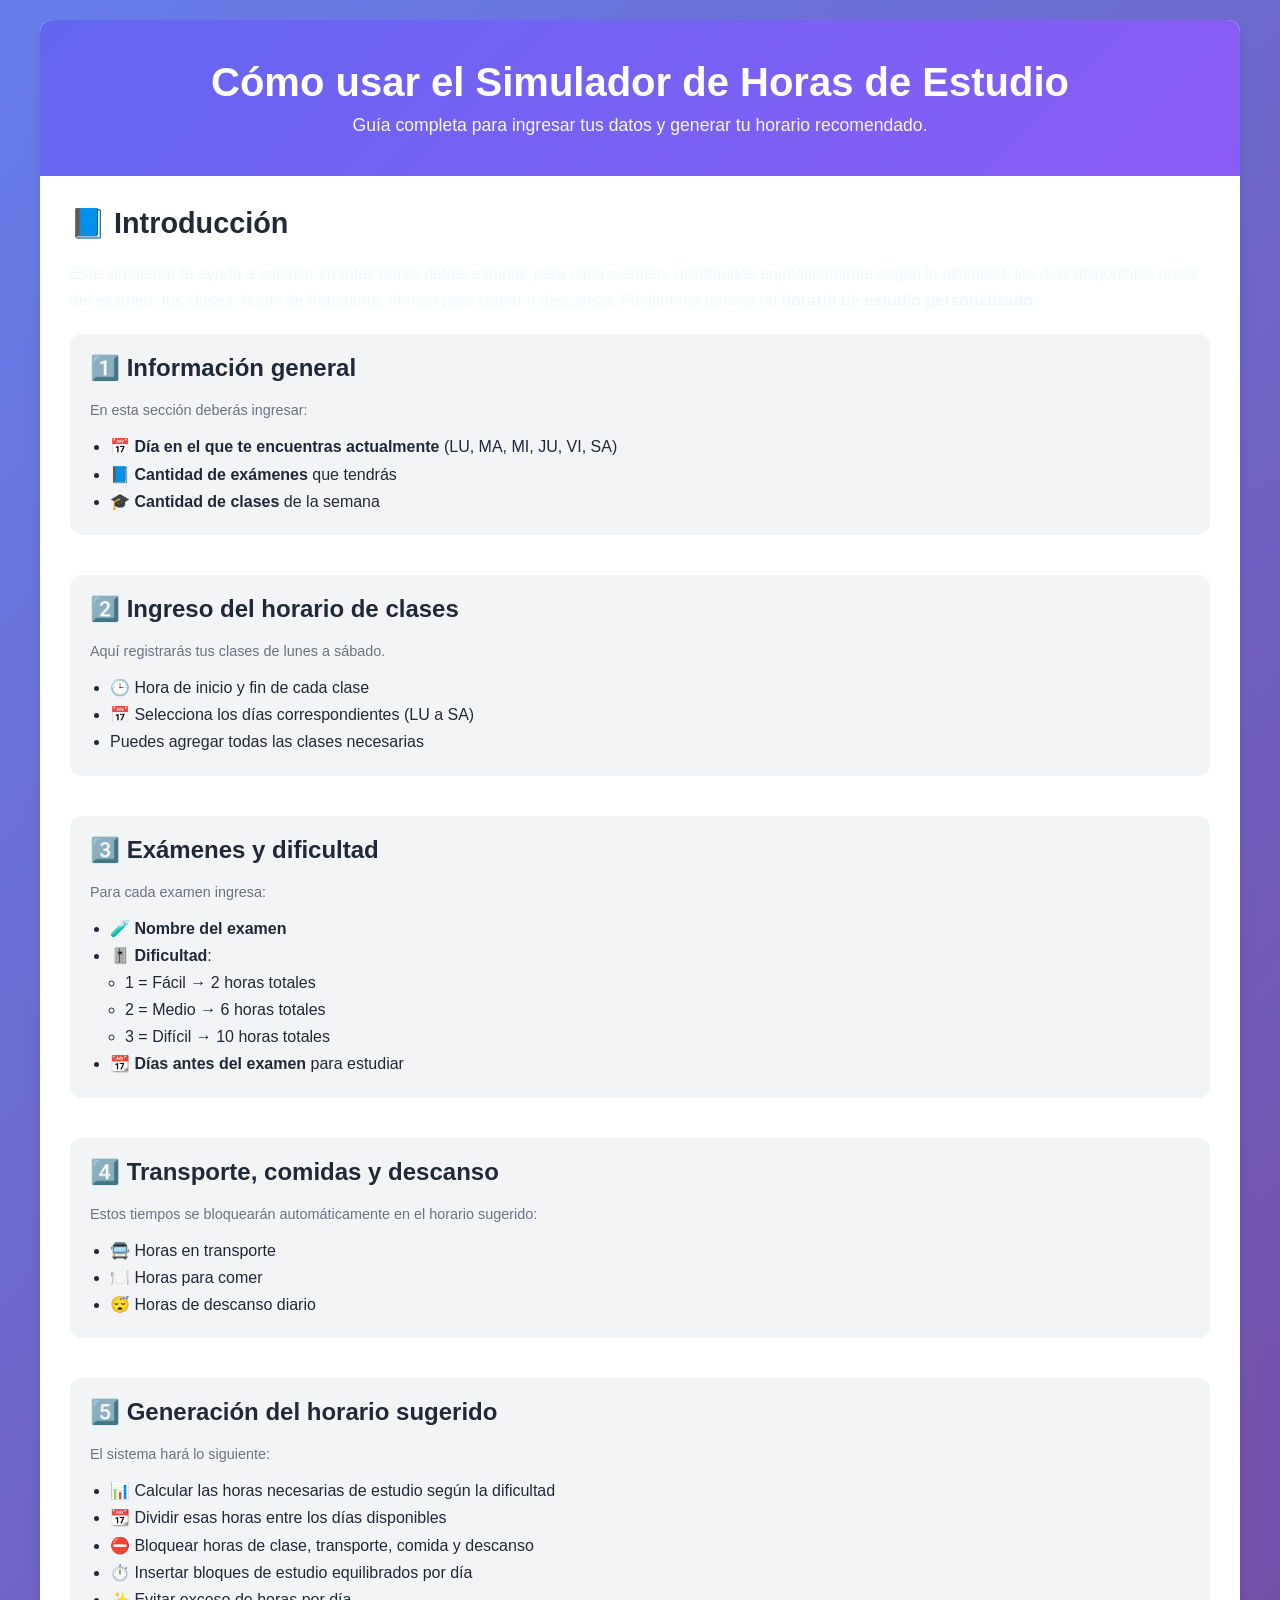
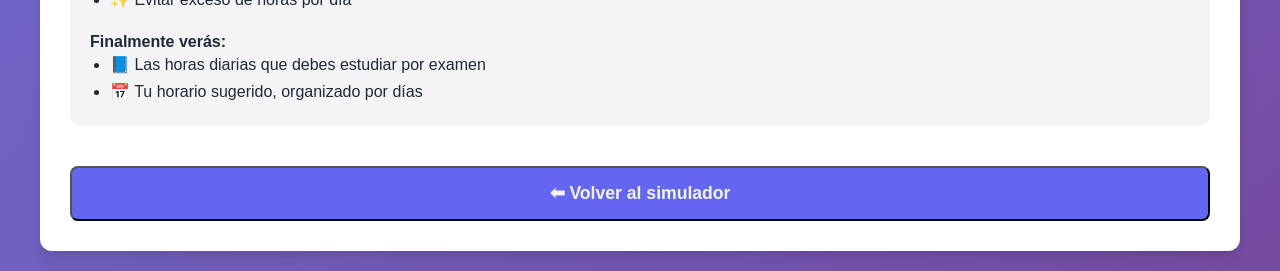
==== index.html @ fca90ac8 "first commit" ====
<!DOCTYPE html>
<html lang="es">
<head>
    <meta charset="UTF-8">
    <meta name="viewport" content="width=device-width, initial-scale=1.0">
    <title>Simulador de Horas de Estudio</title>
    <link rel="stylesheet" href="styles.css">
</head>
<body>
    <div class="container hidden" id="contenedor">
        <header>
            <h1>📚 Simulador de Horas de Estudio</h1>
            <p>Optimiza tu tiempo de estudio para tus exámenes</p>
        </header>

        <form id="studyForm">
            <!-- Día actual -->
            <div class="form-section">
                <h2>📅 Día Actual</h2>
                <div class="form-group">
                    <label for="currentDay">Día de la semana:</label>
                    <select id="currentDay" required>
                        <option value="LU">Lunes</option>
                        <option value="MA">Martes</option>
                        <option value="MI">Miércoles</option>
                        <option value="JU">Jueves</option>
                        <option value="VI">Viernes</option>
                        <option value="SA">Sábado</option>
                    </select>
                </div>
            </div>

            <!-- Horario diario disponible -->
            <div class="form-section">
                <h2>⏰ Horario Diario Disponible</h2>
                <div class="form-row">
                    <div class="form-group">
                        <label for="startTime">Hora inicio:</label>
                        <input type="time" id="startTime" value="06:00" required>
                    </div>
                    <div class="form-group">
                        <label for="endTime">Hora fin:</label>
                        <input type="time" id="endTime" value="22:00" required>
                    </div>
                </div>
            </div>

            <!-- Actividades diarias -->
            <div class="form-section">
                <h2>🕐 Actividades Diarias Fijas</h2>
                <p class="help-text">Ingresa las horas totales y además los rangos horarios (los rangos se aplican a todos los días)</p>
                <div class="form-row">
                    <div class="form-group">
                        <label for="transportHours">Horas de transporte (total diario):</label>
                        <input type="number" id="transportHours" min="0" max="8" step="0.5" value="2" required>
                    </div>
                    <div class="form-group">
                        <label for="transportSlots">Rangos de transporte (ej: 7-8,17-18):</label>
                        <input type="text" id="transportSlots" placeholder="7-8,17-18">
                    </div>
                </div>
                <div class="form-row">
                    <div class="form-group">
                        <label for="mealHours">Horas de comida (total diario):</label>
                        <input type="number" id="mealHours" min="0" max="8" step="0.5" value="2" required>
                    </div>
                    <div class="form-group">
                        <label for="mealSlots">Rangos de comida (ej: 12-13,20-20.5):</label>
                        <input type="text" id="mealSlots" placeholder="12-13,20-20.5">
                    </div>
                </div>

                <div class="form-row">
                    <div class="form-group">
                        <label for="restHours">Horas de descanso (diario):</label>
                        <input type="number" id="restHours" min="0" max="12" step="0.5" value="8" required>
                    </div>
                </div>
            </div>

            <!-- Horarios de clases -->
            <div class="form-section">
                <h2>🏫 Horarios de Clases</h2>
                <p class="help-text">Ingresa los horarios en formato 24h (ej: 8-10,14-16). Deja en blanco si no hay clases.</p>
                <div class="class-schedule">
                    <div class="form-group">
                        <label for="classLU">Lunes:</label>
                        <input type="text" id="classLU" placeholder="8-10,14-16">
                    </div>
                    <div class="form-group">
                        <label for="classMA">Martes:</label>
                        <input type="text" id="classMA" placeholder="8-10,14-16">
                    </div>
                    <div class="form-group">
                        <label for="classMI">Miércoles:</label>
                        <input type="text" id="classMI" placeholder="8-10,14-16">
                    </div>
                    <div class="form-group">
                        <label for="classJU">Jueves:</label>
                        <input type="text" id="classJU" placeholder="8-10,14-16">
                    </div>
                    <div class="form-group">
                        <label for="classVI">Viernes:</label>
                        <input type="text" id="classVI" placeholder="8-10,14-16">
                    </div>
                    <div class="form-group">
                        <label for="classSA">Sábado:</label>
                        <input type="text" id="classSA" placeholder="8-10">
                    </div>
                </div>
            </div>

            <!-- Exámenes -->
            <div class="form-section">
                <h2>📝 Exámenes</h2>
                <div class="form-group">
                    <label for="numExams">Número de exámenes:</label>
                    <input type="number" id="numExams" min="1" max="10" value="3" required>
                </div>
                <button type="button" id="generateExamsBtn" class="btn-secondary">Generar campos de exámenes</button>
                <div id="examsContainer"></div>
            </div>

            <button type="submit" class="btn-primary" onclick="generarHorario()">🚀 Generar Horario</button>
        </form>

        
        
    </div>

            <div id="results" class="results container hidden">
                <h2>📊 Resultado del Plan de Estudio</h2>
                <div id="summary"></div>
                <div id="schedule"></div>
                <div id="btnRegresar" onclick="regresar()">⬅ Regresar</div>
            </div>

    
  <div id="container2" class="container">

    <header>
      <h1>Cómo usar el Simulador de Horas de Estudio</h1>
      <p>Guía completa para ingresar tus datos y generar tu horario recomendado.</p>
    </header>

    <section style="padding: 30px;">

      <h2 style="margin-bottom: 20px; font-size: 1.8rem;">📘 Introducción</h2>
      <p style="line-height: 1.7; margin-bottom: 20px; color: aliceblue;">
        Este simulador te ayuda a calcular cuántas horas debes estudiar para cada examen, distribuidas
        equitativamente según la dificultad, los días disponibles antes del examen, tus clases, horas de transporte,
        tiempo para comer y descansar.  
        Finalmente genera un <strong>horario de estudio personalizado</strong>.
      </p>

      <!-- PASO 1 -->
      <div class="form-section" style="margin-bottom: 40px;">
        <h2>1️⃣ Información general</h2>
        <p class="help-text">
          En esta sección deberás ingresar:
        </p>
        <ul style="margin-left: 20px; line-height: 1.7;">
          <li>📅 <strong>Día en el que te encuentras actualmente</strong> (LU, MA, MI, JU, VI, SA)</li>
          <li>📘 <strong>Cantidad de exámenes</strong> que tendrás</li>
          <li>🎓 <strong>Cantidad de clases</strong> de la semana</li>
        </ul>
      </div>

      <!-- PASO 2 -->
      <div class="form-section" style="margin-bottom: 40px;">
        <h2>2️⃣ Ingreso del horario de clases</h2>
        <p class="help-text">Aquí registrarás tus clases de lunes a sábado.</p>
        <ul style="margin-left: 20px; line-height: 1.7;">
          <li>🕒 Hora de inicio y fin de cada clase</li>
          <li>📅 Selecciona los días correspondientes (LU a SA)</li>
          <li>Puedes agregar todas las clases necesarias</li>
        </ul>
      </div>

      <!-- PASO 3 -->
      <div class="form-section" style="margin-bottom: 40px;">
        <h2>3️⃣ Exámenes y dificultad</h2>
        <p class="help-text">Para cada examen ingresa:</p>

        <ul style="margin-left: 20px; line-height: 1.7;">
          <li>🧪 <strong>Nombre del examen</strong></li>
          <li>🎚️ <strong>Dificultad</strong>:  
            <ul style="margin-left: 15px;">
              <li>1 = Fácil → 2 horas totales</li>
              <li>2 = Medio → 6 horas totales</li>
              <li>3 = Difícil → 10 horas totales</li>
            </ul>
          </li>
          <li>📆 <strong>Días antes del examen</strong> para estudiar</li>
        </ul>
      </div>

      <!-- PASO 4 -->
      <div class="form-section" style="margin-bottom: 40px;">
        <h2>4️⃣ Transporte, comidas y descanso</h2>
        <p class="help-text">Estos tiempos se bloquearán automáticamente en el horario sugerido:</p>

        <ul style="margin-left: 20px; line-height: 1.7;">
          <li>🚍 Horas en transporte</li>
          <li>🍽️ Horas para comer</li>
          <li>😴 Horas de descanso diario</li>
        </ul>
      </div>

      <!-- PASO 5 -->
      <div class="form-section" style="margin-bottom: 40px;">
        <h2>5️⃣ Generación del horario sugerido</h2>
        <p class="help-text">El sistema hará lo siguiente:</p>

        <ul style="margin-left: 20px; line-height: 1.7;">
          <li>📊 Calcular las horas necesarias de estudio según la dificultad</li>
          <li>📆 Dividir esas horas entre los días disponibles</li>
          <li>⛔ Bloquear horas de clase, transporte, comida y descanso</li>
          <li>⏱️ Insertar bloques de estudio equilibrados por día</li>
          <li>✨ Evitar exceso de horas por día</li>
        </ul>

        <p style="margin-top: 20px; font-weight: 600;">
          Finalmente verás:
        </p>

        <ul style="margin-left: 20px; line-height: 1.7;">
          <li>📘 Las horas diarias que debes estudiar por examen</li>
          <li>📅 Tu horario sugerido, organizado por días</li>
        </ul>
      </div>

      <button id="btnRegresar" onclick="regresar()">
        ⬅ Volver al simulador
      </button>

    </section>
  </div>

    <script src="script.js"></script>
</body>
</html>
---- styles.css ----
* {
  margin: 0;
  padding: 0;
  box-sizing: border-box;
}

:root {
  --primary-color: #6366f1;
  --secondary-color: #8b5cf6;
  --success-color: #10b981;
  --danger-color: #ef4444;
  --warning-color: #f59e0b;
  --dark: #1f2937;
  --gray: #6b7280;
  --light-gray: #f3f4f6;
  --white: #ffffff;
  --border-radius: 12px;
  --shadow: 0 4px 6px -1px rgba(0, 0, 0, 0.1), 0 2px 4px -1px rgba(0, 0, 0, 0.06);
  --shadow-lg: 0 10px 15px -3px rgba(0, 0, 0, 0.1), 0 4px 6px -2px rgba(0, 0, 0, 0.05);
}

body {
  font-family: "Segoe UI", Tahoma, Geneva, Verdana, sans-serif;
  background: linear-gradient(135deg, #667eea 0%, #764ba2 100%);
  min-height: 100vh;
  padding: 20px;
  color: var(--dark);
}

.container {
  max-width: 1200px;
  margin: 0 auto;
  background: var(--white);
  border-radius: var(--border-radius);
  box-shadow: var(--shadow-lg);
  overflow: hidden;
}

header {
  background: linear-gradient(135deg, var(--primary-color) 0%, var(--secondary-color) 100%);
  color: var(--white);
  padding: 40px 30px;
  text-align: center;
}

header h1 {
  font-size: 2.5rem;
  margin-bottom: 10px;
  font-weight: 700;
}

header p {
  font-size: 1.1rem;
  opacity: 0.95;
}

form {
  padding: 30px;
}

.form-section {
  margin-bottom: 30px;
  padding: 20px;
  background: var(--light-gray);
  border-radius: var(--border-radius);
}

.form-section h2 {
  font-size: 1.5rem;
  margin-bottom: 20px;
  color: var(--dark);
  display: flex;
  align-items: center;
  gap: 10px;
}

.form-group {
  margin-bottom: 15px;
}

.form-group label {
  display: block;
  font-weight: 600;
  margin-bottom: 8px;
  color: var(--dark);
}

.form-group input,
.form-group select {
  width: 100%;
  padding: 12px;
  border: 2px solid #e5e7eb;
  border-radius: 8px;
  font-size: 1rem;
  transition: all 0.3s ease;
}

.form-group input:focus,
.form-group select:focus {
  outline: none;
  border-color: var(--primary-color);
  box-shadow: 0 0 0 3px rgba(99, 102, 241, 0.1);
}

.form-row {
  display: grid;
  grid-template-columns: repeat(auto-fit, minmax(200px, 1fr));
  gap: 15px;
}

.help-text {
  font-size: 0.9rem;
  color: var(--gray);
  margin-bottom: 15px;
}

.class-schedule {
  display: grid;
  grid-template-columns: repeat(auto-fit, minmax(250px, 1fr));
  gap: 15px;
}

.exam-item {
  background: var(--white);
  padding: 20px;
  border-radius: 8px;
  margin-top: 15px;
  border-left: 4px solid var(--primary-color);
}

.exam-item h3 {
  color: var(--primary-color);
  margin-bottom: 15px;
}

.btn-primary,
.btn-secondary {
  width: 100%;
  padding: 15px 30px;
  font-size: 1.1rem;
  font-weight: 600;
  border: none;
  border-radius: 8px;
  cursor: pointer;
  transition: all 0.3s ease;
  margin-top: 10px;
}

.btn-primary {
  background: linear-gradient(135deg, var(--primary-color) 0%, var(--secondary-color) 100%);
  color: var(--white);
}

.btn-primary:hover {
  transform: translateY(-2px);
  box-shadow: var(--shadow-lg);
}

.btn-secondary {
  background: var(--white);
  color: var(--primary-color);
  border: 2px solid var(--primary-color);
}

.btn-secondary:hover {
  background: var(--primary-color);
  color: var(--white);
}

.results {
  padding: 30px;
  background: var(--light-gray);
}

.results h2 {
  font-size: 2rem;
  margin-bottom: 25px;
  color: var(--dark);
  text-align: center;
}

.hidden {
  display: none;
}

#summary {
  margin-bottom: 30px;
}

.exam-summary {
  background: var(--white);
  padding: 20px;
  border-radius: var(--border-radius);
  margin-bottom: 15px;
  box-shadow: var(--shadow);
  border-left: 5px solid;
}

.exam-summary h3 {
  margin-bottom: 10px;
}

.exam-summary p {
  color: var(--gray);
  line-height: 1.6;
}

.day-schedule {
  background: var(--white);
  padding: 20px;
  border-radius: var(--border-radius);
  margin-bottom: 20px;
  box-shadow: var(--shadow);
}

.day-schedule h3 {
  color: var(--primary-color);
  margin-bottom: 15px;
  font-size: 1.3rem;
  padding-bottom: 10px;
  border-bottom: 2px solid var(--light-gray);
}

.study-block {
  background: var(--light-gray);
  padding: 12px 15px;
  border-radius: 8px;
  margin-bottom: 10px;
  border-left: 4px solid;
  display: flex;
  justify-content: space-between;
  align-items: center;
  transition: transform 0.2s ease;
}

.study-block:hover {
  transform: translateX(5px);
}

.study-block-info {
  flex: 1;
}

.study-block-time {
  font-weight: 600;
  color: var(--dark);
}

.study-block-exam {
  color: var(--gray);
  font-size: 0.9rem;
  margin-top: 5px;
}

.study-block-duration {
  background: var(--primary-color);
  color: var(--white);
  padding: 5px 12px;
  border-radius: 20px;
  font-size: 0.85rem;
  font-weight: 600;
}

.no-study {
  color: var(--gray);
  font-style: italic;
  padding: 10px;
  text-align: center;
}

@media (max-width: 768px) {
  header h1 {
    font-size: 1.8rem;
  }

  .form-row,
  .class-schedule {
    grid-template-columns: 1fr;
  }

  .container {
    margin: 10px;
  }

  body {
    padding: 10px;
  }
}


#btnRegresar{
  color: #f3f4f6;
  text-align: center;
  width: 100%;
  padding: 15px 30px;
  font-size: 1.1rem;
  font-weight: 600;
  border-radius: 8px;
  cursor: pointer;
  background-color: #6366f1;
}
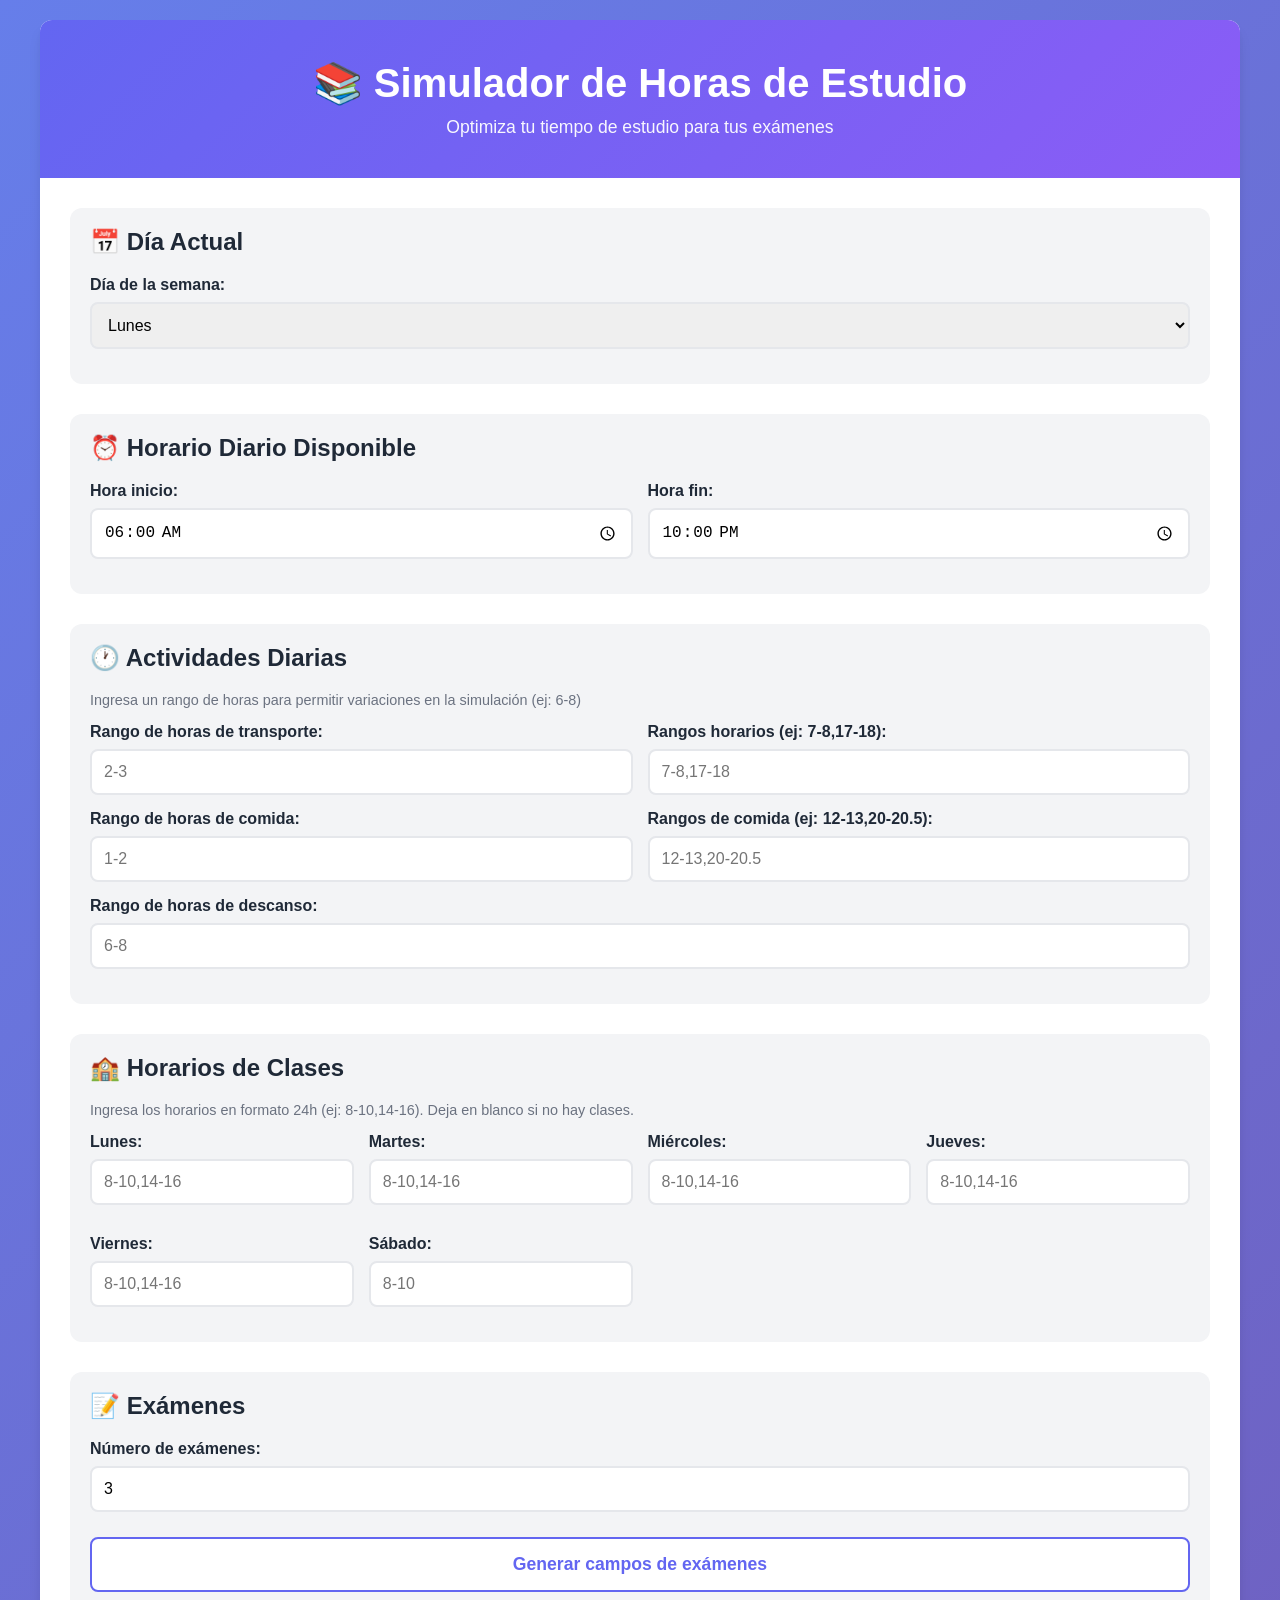
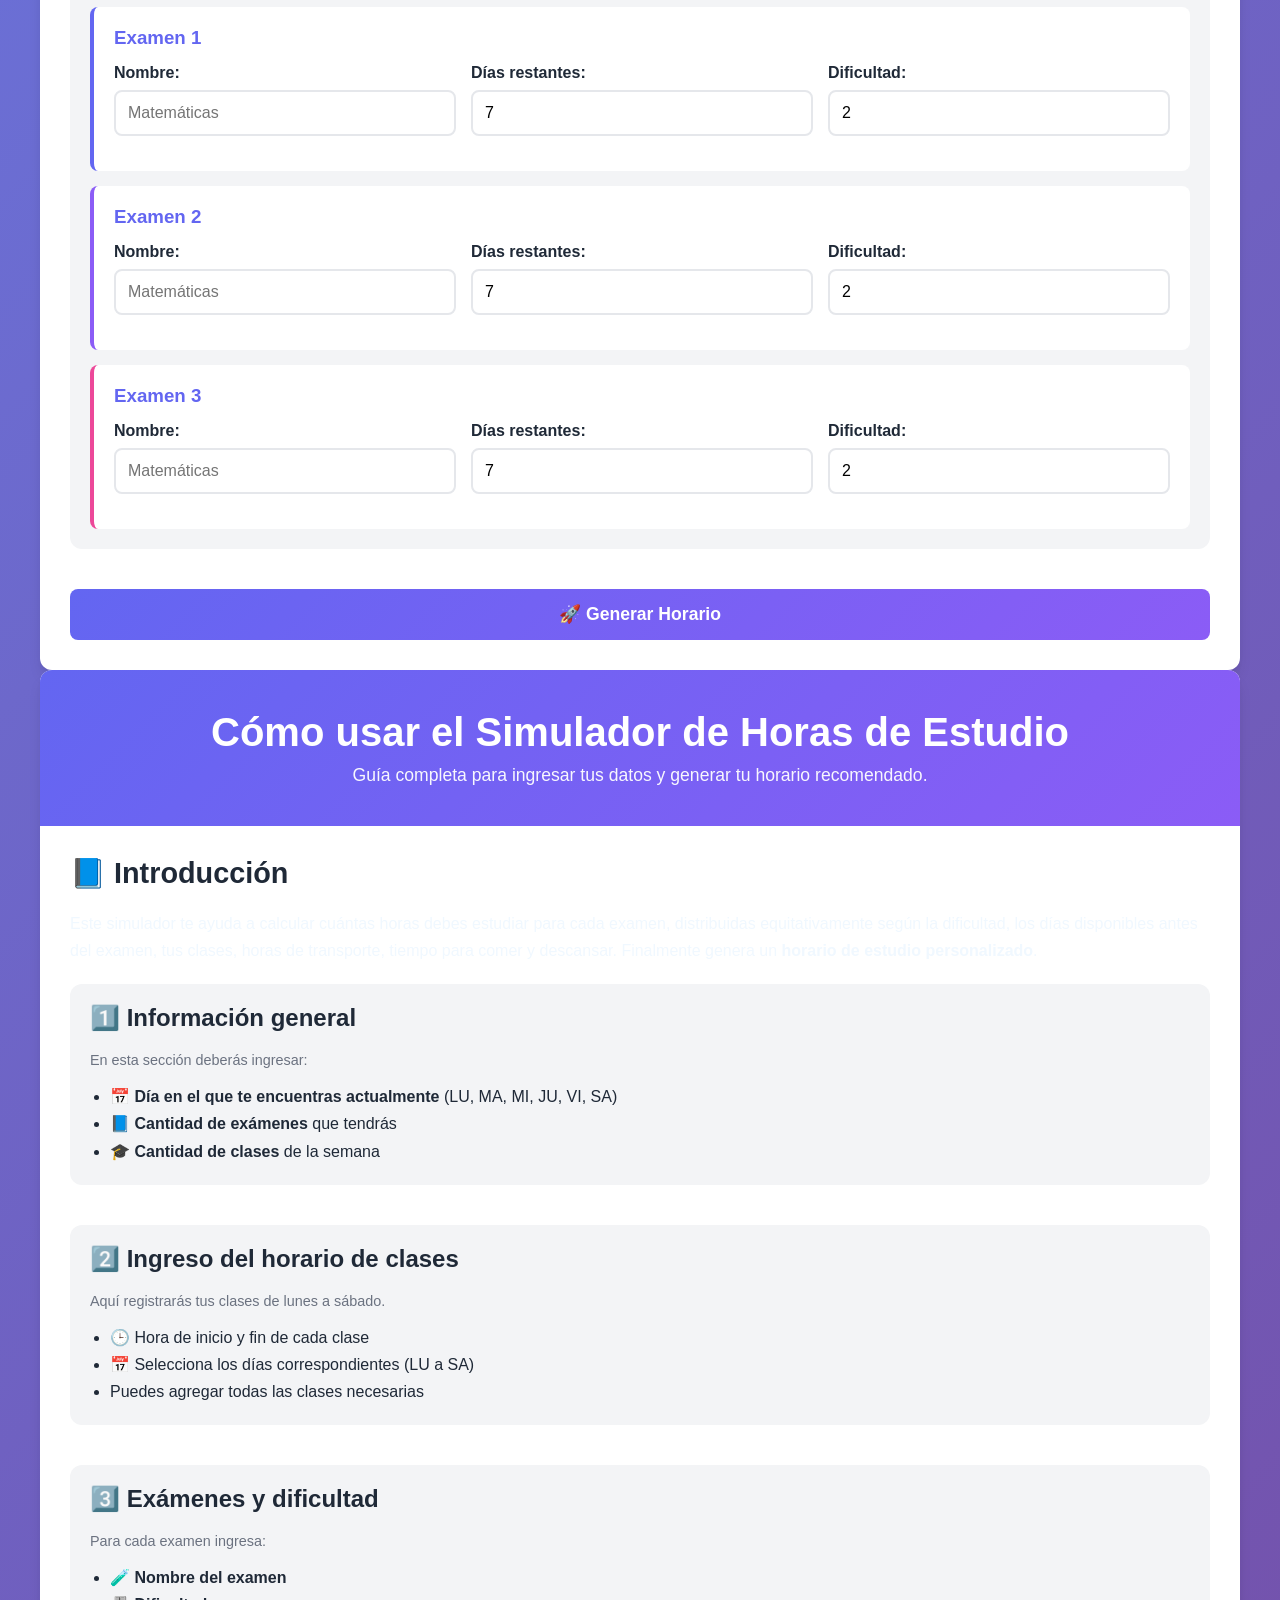
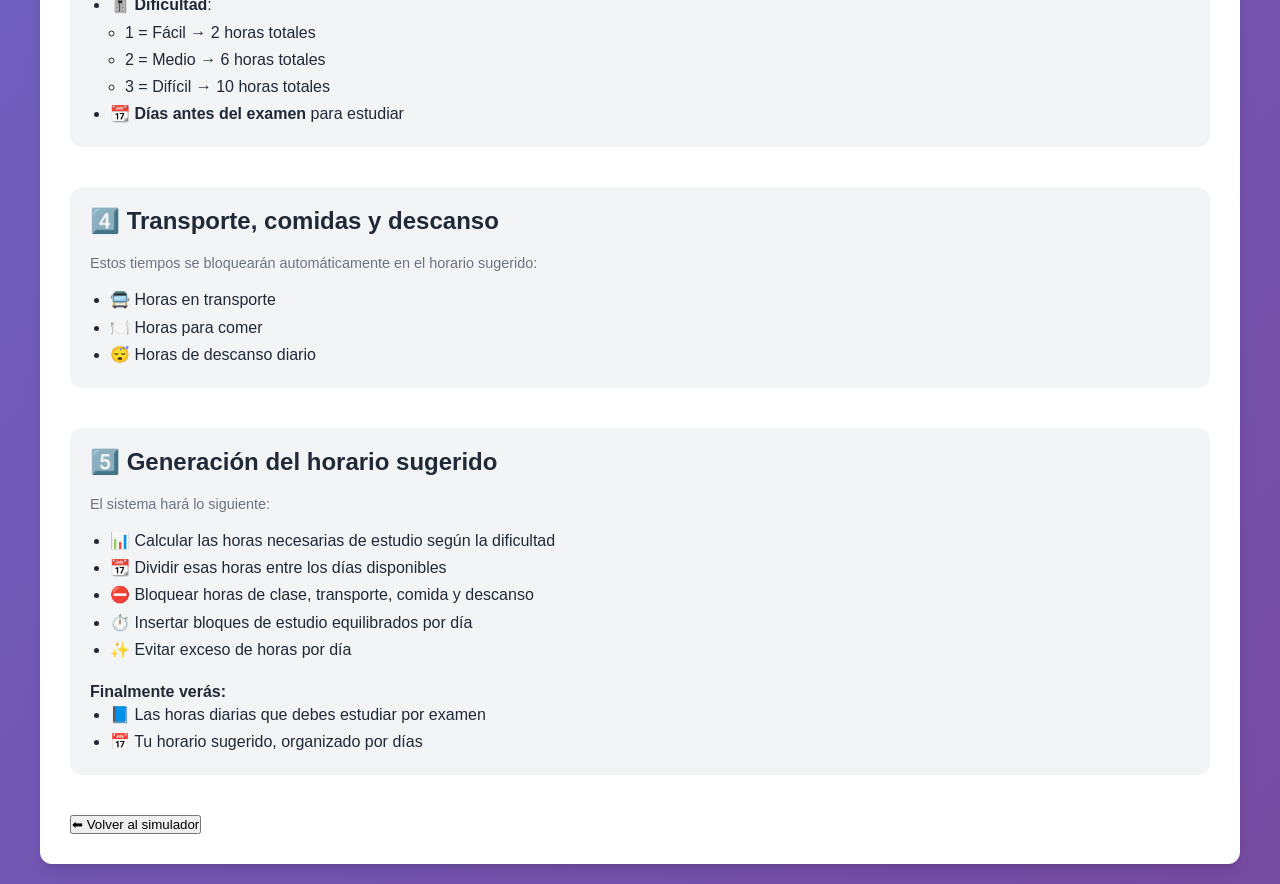
==== commit 128542b3: ",," ====
--- a/index.html
+++ b/index.html
@@ -7,7 +7,7 @@
     <link rel="stylesheet" href="styles.css">
 </head>
 <body>
-    <div class="container hidden" id="contenedor">
+    <div class="container" id="contenedor">
         <header>
             <h1>📚 Simulador de Horas de Estudio</h1>
             <p>Optimiza tu tiempo de estudio para tus exámenes</p>
@@ -45,38 +45,44 @@
                 </div>
             </div>
 
-            <!-- Actividades diarias -->
-            <div class="form-section">
-                <h2>🕐 Actividades Diarias Fijas</h2>
-                <p class="help-text">Ingresa las horas totales y además los rangos horarios (los rangos se aplican a todos los días)</p>
-                <div class="form-row">
-                    <div class="form-group">
-                        <label for="transportHours">Horas de transporte (total diario):</label>
-                        <input type="number" id="transportHours" min="0" max="8" step="0.5" value="2" required>
-                    </div>
-                    <div class="form-group">
-                        <label for="transportSlots">Rangos de transporte (ej: 7-8,17-18):</label>
-                        <input type="text" id="transportSlots" placeholder="7-8,17-18">
-                    </div>
-                </div>
-                <div class="form-row">
-                    <div class="form-group">
-                        <label for="mealHours">Horas de comida (total diario):</label>
-                        <input type="number" id="mealHours" min="0" max="8" step="0.5" value="2" required>
-                    </div>
-                    <div class="form-group">
-                        <label for="mealSlots">Rangos de comida (ej: 12-13,20-20.5):</label>
-                        <input type="text" id="mealSlots" placeholder="12-13,20-20.5">
-                    </div>
-                </div>
-
-                <div class="form-row">
-                    <div class="form-group">
-                        <label for="restHours">Horas de descanso (diario):</label>
-                        <input type="number" id="restHours" min="0" max="12" step="0.5" value="8" required>
-                    </div>
-                </div>
-            </div>
+           <!-- Actividades diarias -->
+          <div class="form-section">
+              <h2>🕐 Actividades Diarias</h2>
+              <p class="help-text">Ingresa un rango de horas para permitir variaciones en la simulación (ej: 6-8)</p>
+
+              <!-- Transporte -->
+              <div class="form-row">
+                  <div class="form-group">
+                      <label for="transportHoursRange">Rango de horas de transporte:</label>
+                      <input type="text" id="transportHoursRange" placeholder="2-3" required>
+                  </div>
+                  <div class="form-group">
+                      <label for="transportSlots">Rangos horarios (ej: 7-8,17-18):</label>
+                      <input type="text" id="transportSlots" placeholder="7-8,17-18">
+                  </div>
+              </div>
+
+              <!-- Comidas -->
+              <div class="form-row">
+                  <div class="form-group">
+                      <label for="mealHoursRange">Rango de horas de comida:</label>
+                      <input type="text" id="mealHoursRange" placeholder="1-2" required>
+                  </div>
+                  <div class="form-group">
+                      <label for="mealSlots">Rangos de comida (ej: 12-13,20-20.5):</label>
+                      <input type="text" id="mealSlots" placeholder="12-13,20-20.5">
+                  </div>
+              </div>
+
+              <!-- Descanso -->
+              <div class="form-row">
+                  <div class="form-group">
+                      <label for="restHoursRange">Rango de horas de descanso:</label>
+                      <input type="text" id="restHoursRange" placeholder="6-8" required>
+                  </div>
+              </div>
+          </div>
+
 
             <!-- Horarios de clases -->
             <div class="form-section">
@@ -121,7 +127,7 @@
                 <div id="examsContainer"></div>
             </div>
 
-            <button type="submit" class="btn-primary" onclick="generarHorario()">🚀 Generar Horario</button>
+            <button type="submit" class="btn-primary">🚀 Generar Horario</button>
         </form>
 
         
@@ -230,7 +236,7 @@
         </ul>
       </div>
 
-      <button id="btnRegresar" onclick="regresar()">
+      <button id="btnGuiRegresar" onclick="regresar()">
         ⬅ Volver al simulador
       </button>
 
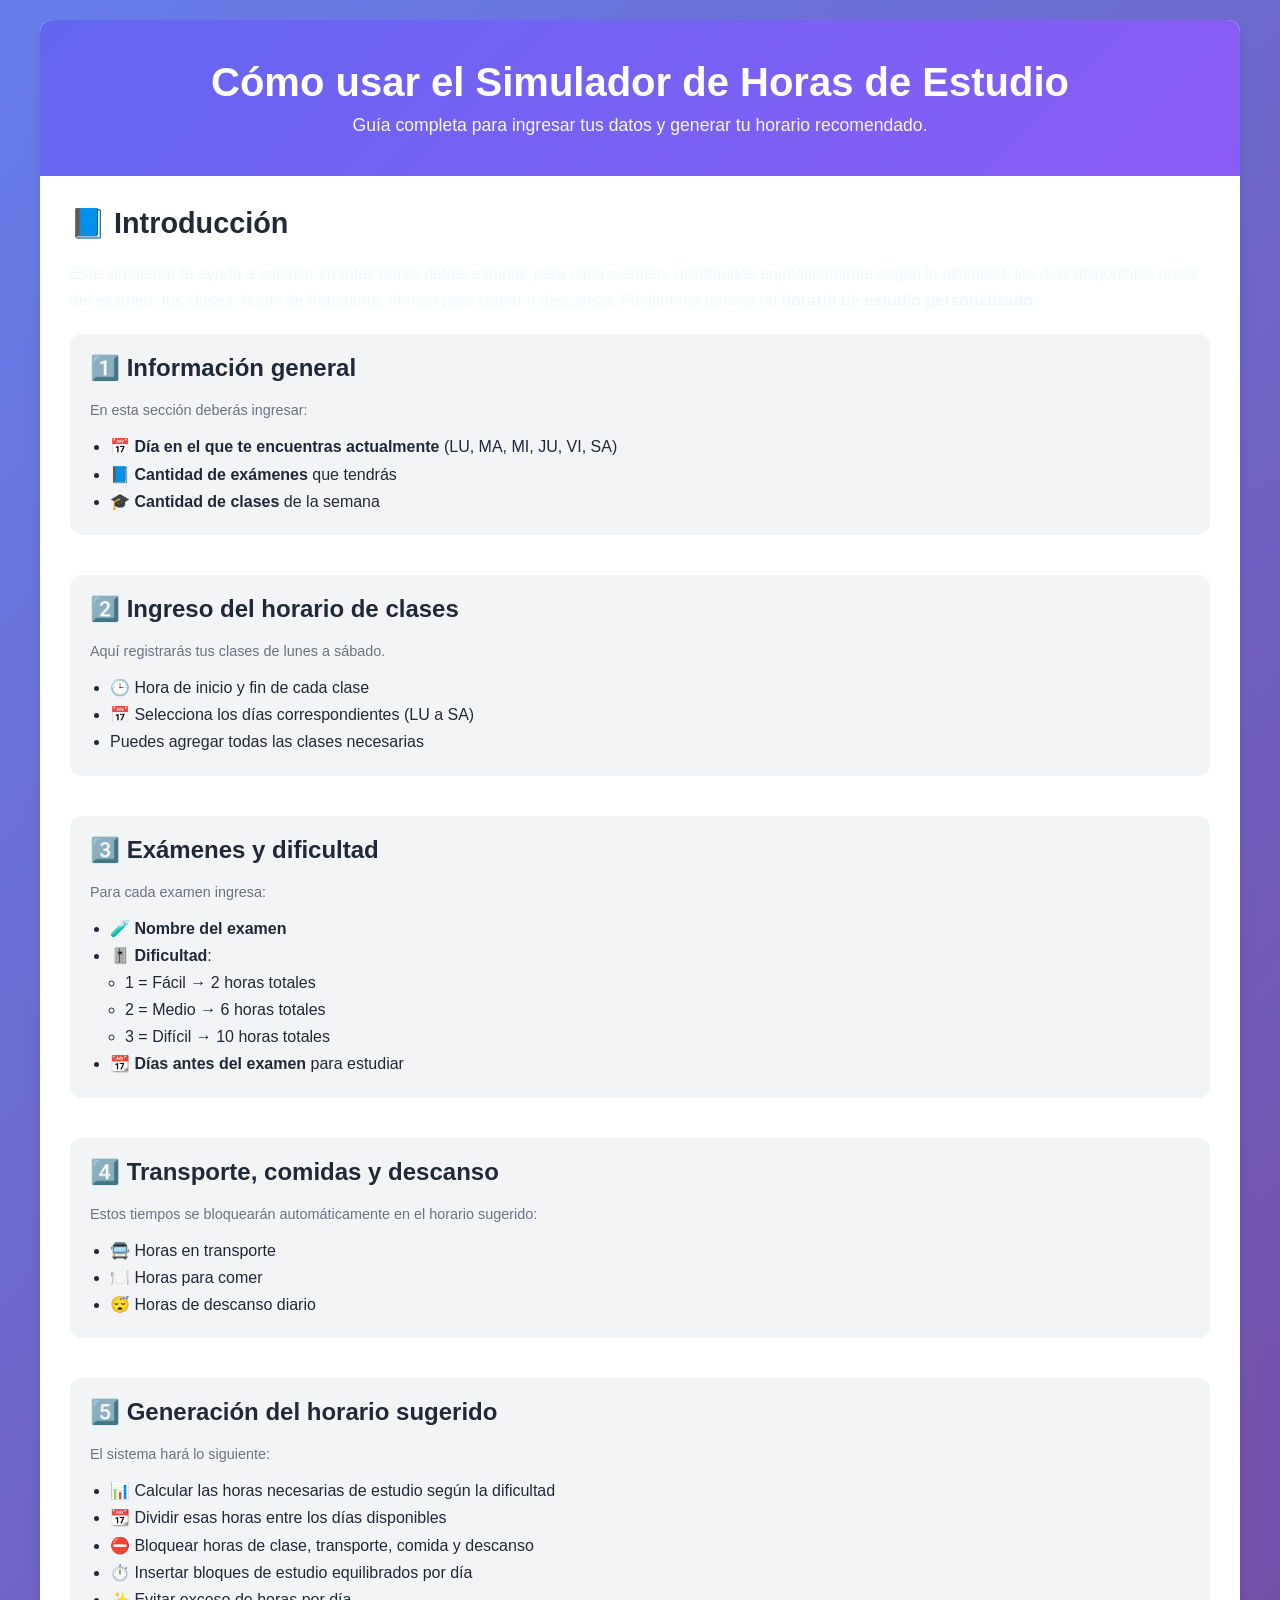
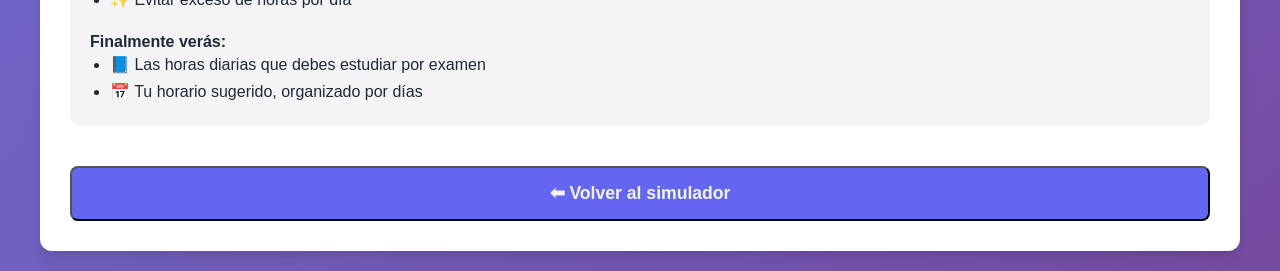
==== commit 76de71cd: "r" ====
--- a/index.html
+++ b/index.html
@@ -7,7 +7,7 @@
     <link rel="stylesheet" href="styles.css">
 </head>
 <body>
-    <div class="container" id="contenedor">
+    <div class="container hidden" id="contenedor">
         <header>
             <h1>📚 Simulador de Horas de Estudio</h1>
             <p>Optimiza tu tiempo de estudio para tus exámenes</p>
@@ -45,44 +45,38 @@
                 </div>
             </div>
 
-           <!-- Actividades diarias -->
-          <div class="form-section">
-              <h2>🕐 Actividades Diarias</h2>
-              <p class="help-text">Ingresa un rango de horas para permitir variaciones en la simulación (ej: 6-8)</p>
-
-              <!-- Transporte -->
-              <div class="form-row">
-                  <div class="form-group">
-                      <label for="transportHoursRange">Rango de horas de transporte:</label>
-                      <input type="text" id="transportHoursRange" placeholder="2-3" required>
-                  </div>
-                  <div class="form-group">
-                      <label for="transportSlots">Rangos horarios (ej: 7-8,17-18):</label>
-                      <input type="text" id="transportSlots" placeholder="7-8,17-18">
-                  </div>
-              </div>
-
-              <!-- Comidas -->
-              <div class="form-row">
-                  <div class="form-group">
-                      <label for="mealHoursRange">Rango de horas de comida:</label>
-                      <input type="text" id="mealHoursRange" placeholder="1-2" required>
-                  </div>
-                  <div class="form-group">
-                      <label for="mealSlots">Rangos de comida (ej: 12-13,20-20.5):</label>
-                      <input type="text" id="mealSlots" placeholder="12-13,20-20.5">
-                  </div>
-              </div>
-
-              <!-- Descanso -->
-              <div class="form-row">
-                  <div class="form-group">
-                      <label for="restHoursRange">Rango de horas de descanso:</label>
-                      <input type="text" id="restHoursRange" placeholder="6-8" required>
-                  </div>
-              </div>
-          </div>
-
+            <!-- Actividades diarias -->
+            <div class="form-section">
+                <h2>🕐 Actividades Diarias Fijas</h2>
+                <p class="help-text">Ingresa las horas totales y además los rangos horarios (los rangos se aplican a todos los días)</p>
+                <div class="form-row">
+                    <div class="form-group">
+                        <label for="transportHours">Horas de transporte (total diario):</label>
+                        <input type="number" id="transportHours" min="0" max="8" step="0.5" value="2" required>
+                    </div>
+                    <div class="form-group">
+                        <label for="transportSlots">Rangos de transporte (ej: 7-8,17-18):</label>
+                        <input type="text" id="transportSlots" placeholder="7-8,17-18">
+                    </div>
+                </div>
+                <div class="form-row">
+                    <div class="form-group">
+                        <label for="mealHours">Horas de comida (total diario):</label>
+                        <input type="number" id="mealHours" min="0" max="8" step="0.5" value="2" required>
+                    </div>
+                    <div class="form-group">
+                        <label for="mealSlots">Rangos de comida (ej: 12-13,20-20.5):</label>
+                        <input type="text" id="mealSlots" placeholder="12-13,20-20.5">
+                    </div>
+                </div>
+
+                <div class="form-row">
+                    <div class="form-group">
+                        <label for="restHours">Horas de descanso (diario):</label>
+                        <input type="number" id="restHours" min="0" max="12" step="0.5" value="8" required>
+                    </div>
+                </div>
+            </div>
 
             <!-- Horarios de clases -->
             <div class="form-section">
@@ -127,7 +121,7 @@
                 <div id="examsContainer"></div>
             </div>
 
-            <button type="submit" class="btn-primary">🚀 Generar Horario</button>
+            <button type="submit" class="btn-primary" onclick="generarHorario()">🚀 Generar Horario</button>
         </form>
 
         
@@ -236,7 +230,7 @@
         </ul>
       </div>
 
-      <button id="btnGuiRegresar" onclick="regresar()">
+      <button id="btnRegresar" onclick="regresar()">
         ⬅ Volver al simulador
       </button>
 
